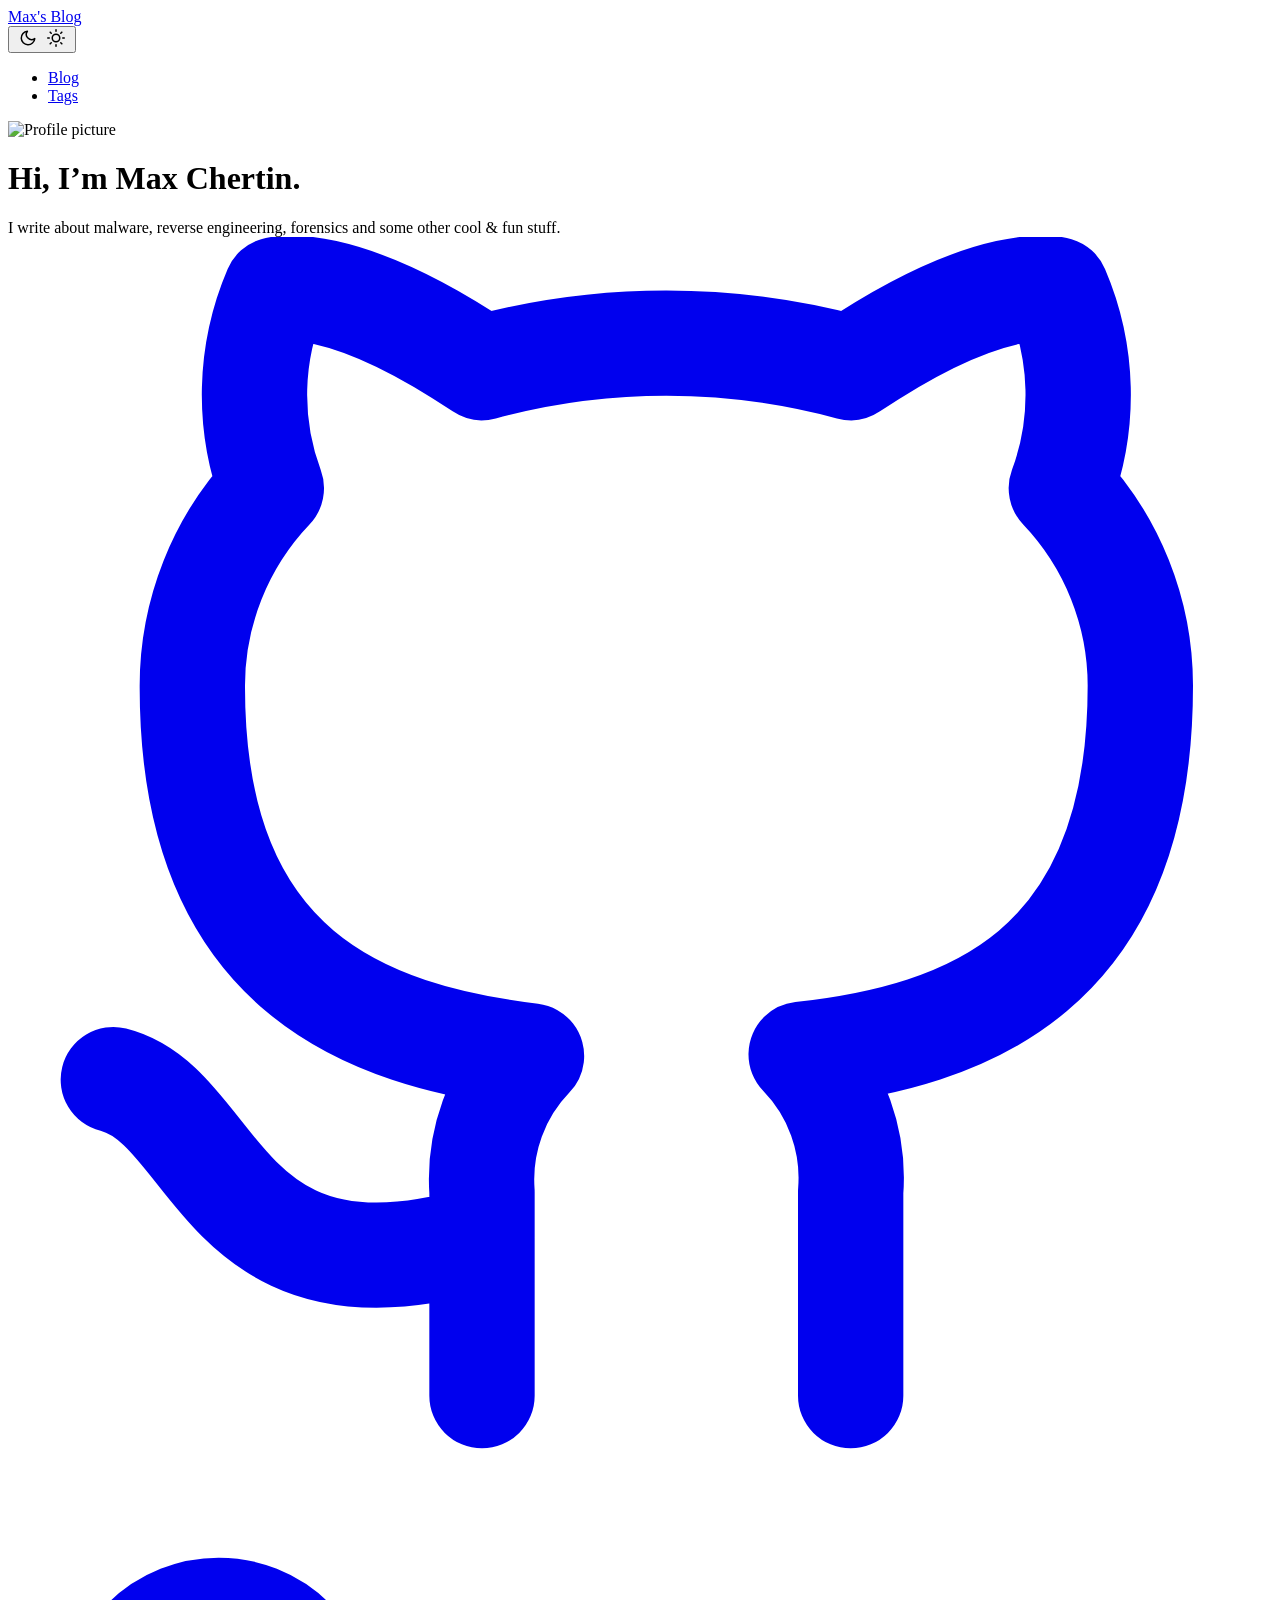
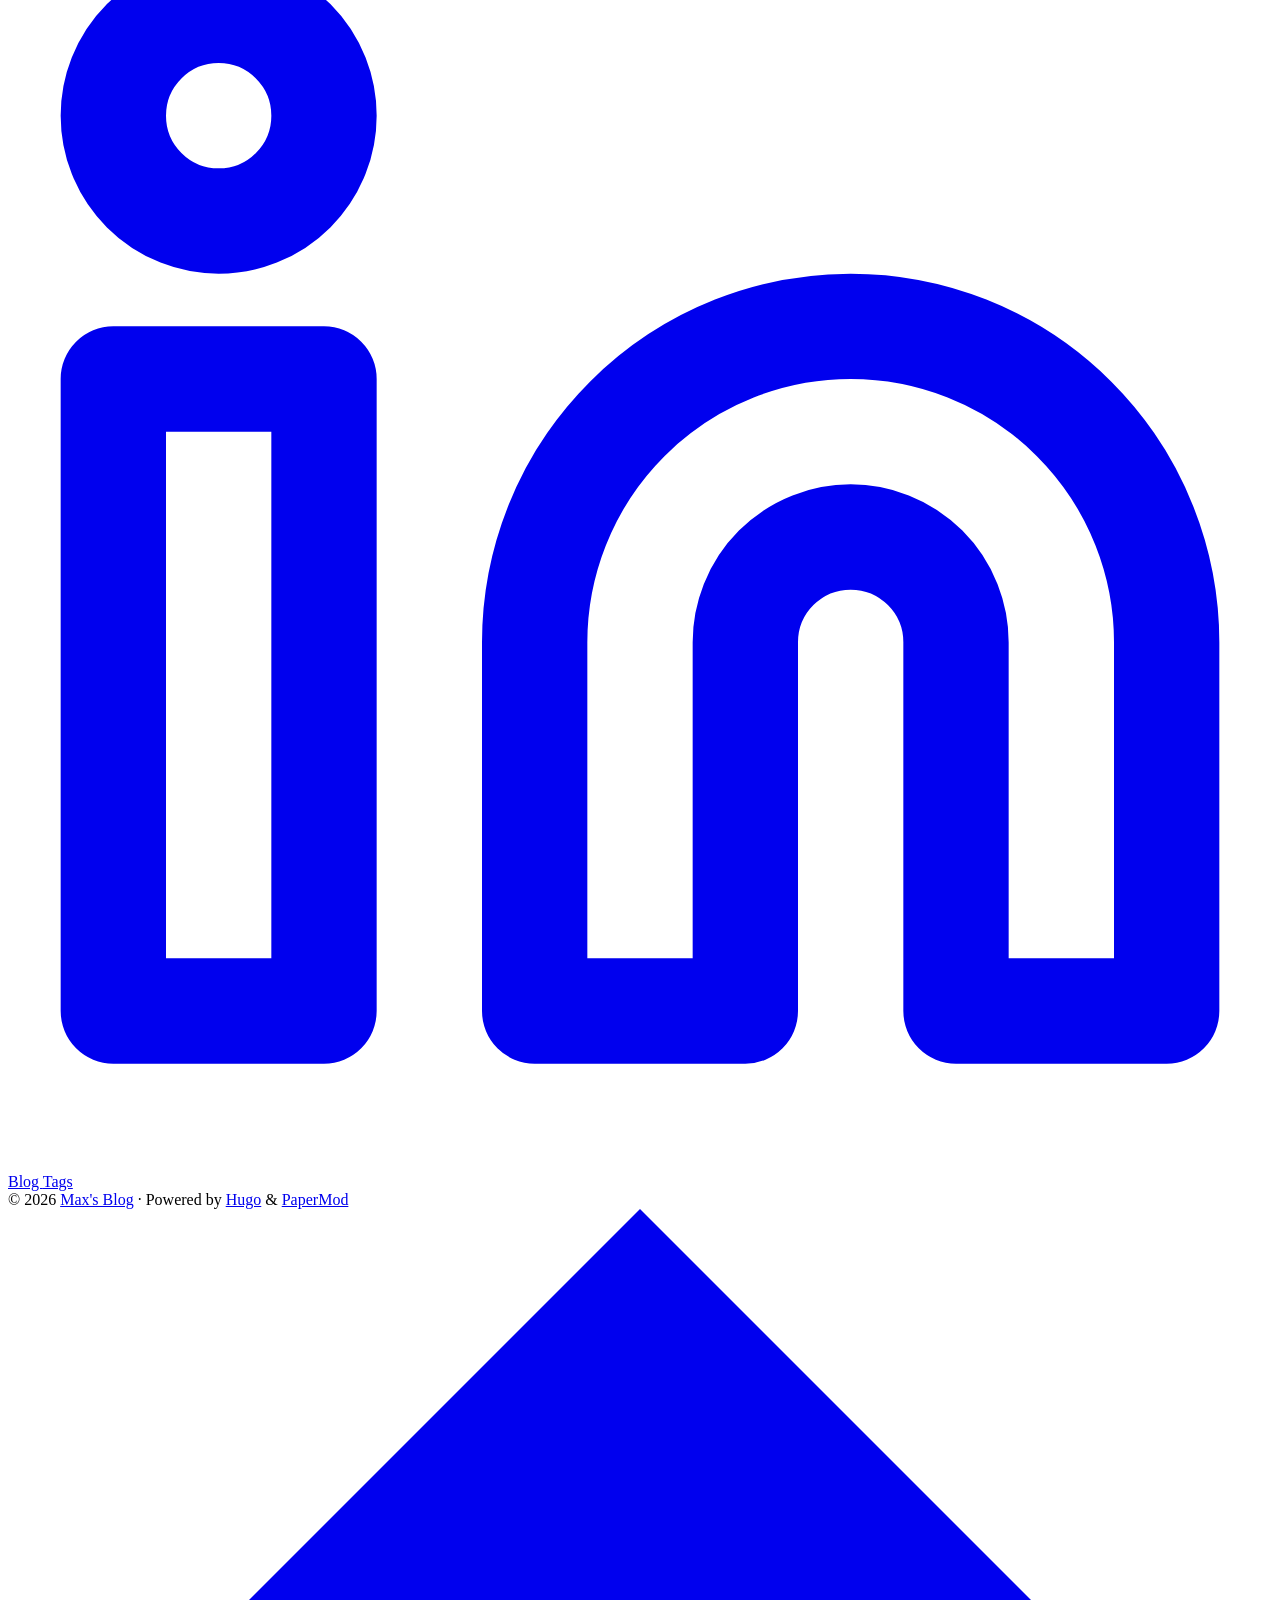
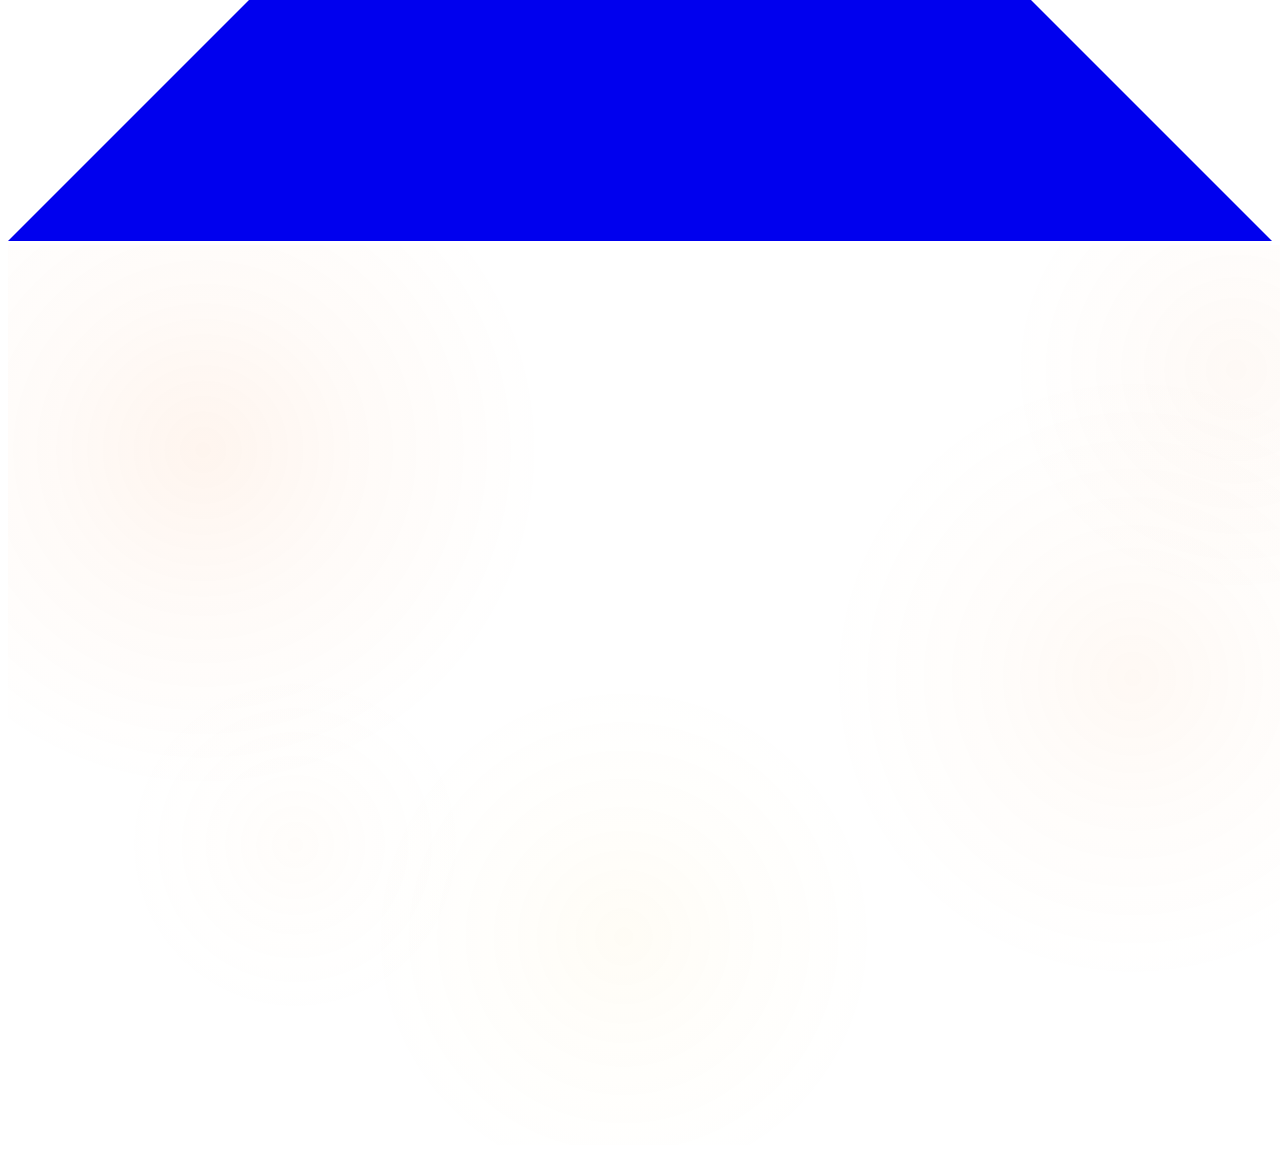
==== index.html @ 181777b8 "Init commit & new post update" ====
<!doctype html><html lang=en dir=auto data-theme=dark><head><meta name=generator content="Hugo 0.159.1"><meta charset=utf-8><meta http-equiv=X-UA-Compatible content="IE=edge"><meta name=viewport content="width=device-width,initial-scale=1,shrink-to-fit=no"><meta name=robots content="index, follow"><title>Max's Blog</title><meta name=description content="A reverser thoughts."><meta name=author content="Max Chertin"><link rel=canonical href=https://maxc.github.io/><link crossorigin=anonymous href=/assets/css/stylesheet.b0be05f7cc737337dfc68c7f3b24653b206ac15e51023acafe8d419bd9e2c390.css integrity="sha256-sL4F98xzczffxox/OyRlOyBqwV5RAjrK/o1Bm9niw5A=" rel="preload stylesheet" as=style><link rel=icon href=https://maxc.github.io/images/avatar.png><link rel=icon type=image/png sizes=16x16 href=https://maxc.github.io/favicon-16x16.png><link rel=icon type=image/png sizes=32x32 href=https://maxc.github.io/favicon-32x32.png><link rel=apple-touch-icon href=https://maxc.github.io/apple-touch-icon.png><link rel=mask-icon href=https://maxc.github.io/safari-pinned-tab.svg><meta name=theme-color content="#2e2e33"><meta name=msapplication-TileColor content="#2e2e33"><link rel=alternate type=application/rss+xml href=https://maxc.github.io/index.xml title=rss><link rel=alternate type=application/json href=https://maxc.github.io/index.json title=json><link rel=alternate hreflang=en href=https://maxc.github.io/><noscript><style>#theme-toggle,.top-link{display:none}</style></noscript><script>localStorage.getItem("pref-theme")==="light"&&(document.querySelector("html").dataset.theme="light")</script><meta property="og:url" content="https://maxc.github.io/"><meta property="og:site_name" content="Max's Blog"><meta property="og:title" content="Max's Blog"><meta property="og:description" content="A reverser thoughts."><meta property="og:locale" content="en_us"><meta property="og:type" content="website"><meta name=twitter:card content="summary"><meta name=twitter:title content="Max's Blog"><meta name=twitter:description content="A reverser thoughts."><script type=application/ld+json>{"@context":"https://schema.org","@type":"Organization","name":"Max's Blog","url":"https://maxc.github.io/","description":"A reverser thoughts.","logo":"https://maxc.github.io/images/avatar.png","sameAs":["https://github.com/MaxChertin","https://www.linkedin.com/in/max-chertin-496a59159"]}</script></head><body class=list id=top><header class=header><nav class=nav><div class=logo><a href=https://maxc.github.io/ accesskey=h title="Max's Blog (Alt + H)">Max's Blog</a><div class=logo-switches><button id=theme-toggle accesskey=t title="(Alt + T)" aria-label="Toggle theme">
<svg id="moon" width="24" height="18" viewBox="0 0 24 24" fill="none" stroke="currentColor" stroke-width="2" stroke-linecap="round" stroke-linejoin="round"><path d="M21 12.79A9 9 0 1111.21 3 7 7 0 0021 12.79z"/></svg>
<svg id="sun" width="24" height="18" viewBox="0 0 24 24" fill="none" stroke="currentColor" stroke-width="2" stroke-linecap="round" stroke-linejoin="round"><circle cx="12" cy="12" r="5"/><line x1="12" y1="1" x2="12" y2="3"/><line x1="12" y1="21" x2="12" y2="23"/><line x1="4.22" y1="4.22" x2="5.64" y2="5.64"/><line x1="18.36" y1="18.36" x2="19.78" y2="19.78"/><line x1="1" y1="12" x2="3" y2="12"/><line x1="21" y1="12" x2="23" y2="12"/><line x1="4.22" y1="19.78" x2="5.64" y2="18.36"/><line x1="18.36" y1="5.64" x2="19.78" y2="4.22"/></svg></button></div></div><ul id=menu><li><a href=https://maxc.github.io/posts/ title=Blog><span>Blog</span></a></li><li><a href=https://maxc.github.io/tags/ title=Tags><span>Tags</span></a></li></ul></nav></header><main class=main><div class=profile><div class=profile_inner><img draggable=false src=https://maxc.github.io/images/avatar.png alt="Profile picture" title="Profile picture" height=88 width=88><h1>Hi, I&rsquo;m Max Chertin.</h1><span>I write about malware, reverse engineering, forensics and some other cool & fun stuff.</span><div class=social-icons><a href=https://github.com/MaxChertin target=_blank rel="noopener noreferrer me" title=Github><svg viewBox="0 0 24 24" fill="none" stroke="currentColor" stroke-width="2" stroke-linecap="round" stroke-linejoin="round"><path d="M9 19c-5 1.5-5-2.5-7-3m14 6v-3.87a3.37 3.37.0 00-.94-2.61c3.14-.35 6.44-1.54 6.44-7A5.44 5.44.0 0020 4.77 5.07 5.07.0 0019.91 1S18.73.65 16 2.48a13.38 13.38.0 00-7 0C6.27.65 5.09 1 5.09 1A5.07 5.07.0 005 4.77 5.44 5.44.0 003.5 8.55c0 5.42 3.3 6.61 6.44 7A3.37 3.37.0 009 18.13V22"/></svg>
</a><a href=https://www.linkedin.com/in/max-chertin-496a59159 target=_blank rel="noopener noreferrer me" title=Linkedin><svg viewBox="0 0 24 24" fill="none" stroke="currentColor" stroke-width="2" stroke-linecap="round" stroke-linejoin="round"><path d="M16 8a6 6 0 016 6v7h-4v-7a2 2 0 00-2-2 2 2 0 00-2 2v7h-4v-7a6 6 0 016-6z"/><rect x="2" y="9" width="4" height="12"/><circle cx="4" cy="4" r="2"/></svg></a></div><div class=buttons><a class=button href=/posts/ rel=noopener title=Blog><span class=button-inner>Blog
</span></a><a class=button href=/tags/ rel=noopener title=Tags><span class=button-inner>Tags</span></a></div></div></div></main><footer class=footer><span>&copy; 2026 <a href=https://maxc.github.io/>Max's Blog</a></span> ·
<span>Powered by
<a href=https://gohugo.io/ rel="noopener noreferrer" target=_blank>Hugo</a> &
<a href=https://github.com/adityatelange/hugo-PaperMod/ rel=noopener target=_blank>PaperMod</a></span></footer><a href=#top aria-label="go to top" title="Go to Top (Alt + G)" class=top-link id=top-link accesskey=g><svg viewBox="0 0 12 6" fill="currentColor"><path d="M12 6H0l6-6z"/></svg>
</a><canvas id=blob-canvas aria-hidden=true></canvas><script src=/js/blob-bg.js></script>
<script src=/js/reading-progress.js></script><script src=/js/toc-sidebar.js></script><script>let menu=document.getElementById("menu");if(menu){const e=localStorage.getItem("menu-scroll-position");e&&(menu.scrollLeft=parseInt(e,10)),menu.onscroll=function(){localStorage.setItem("menu-scroll-position",menu.scrollLeft)}}document.querySelectorAll('a[href^="#"]').forEach(e=>{e.addEventListener("click",function(e){e.preventDefault();var t=this.getAttribute("href").substr(1);window.matchMedia("(prefers-reduced-motion: reduce)").matches?document.querySelector(`[id='${decodeURIComponent(t)}']`).scrollIntoView():document.querySelector(`[id='${decodeURIComponent(t)}']`).scrollIntoView({behavior:"smooth"}),t==="top"?history.replaceState(null,null," "):history.pushState(null,null,`#${t}`)})})</script><script>var mybutton=document.getElementById("top-link");window.onscroll=function(){document.body.scrollTop>800||document.documentElement.scrollTop>800?(mybutton.style.visibility="visible",mybutton.style.opacity="1"):(mybutton.style.visibility="hidden",mybutton.style.opacity="0")}</script><script>document.getElementById("theme-toggle").addEventListener("click",()=>{const e=document.querySelector("html");e.dataset.theme==="dark"?(e.dataset.theme="light",localStorage.setItem("pref-theme","light")):(e.dataset.theme="dark",localStorage.setItem("pref-theme","dark"))})</script></body></html>
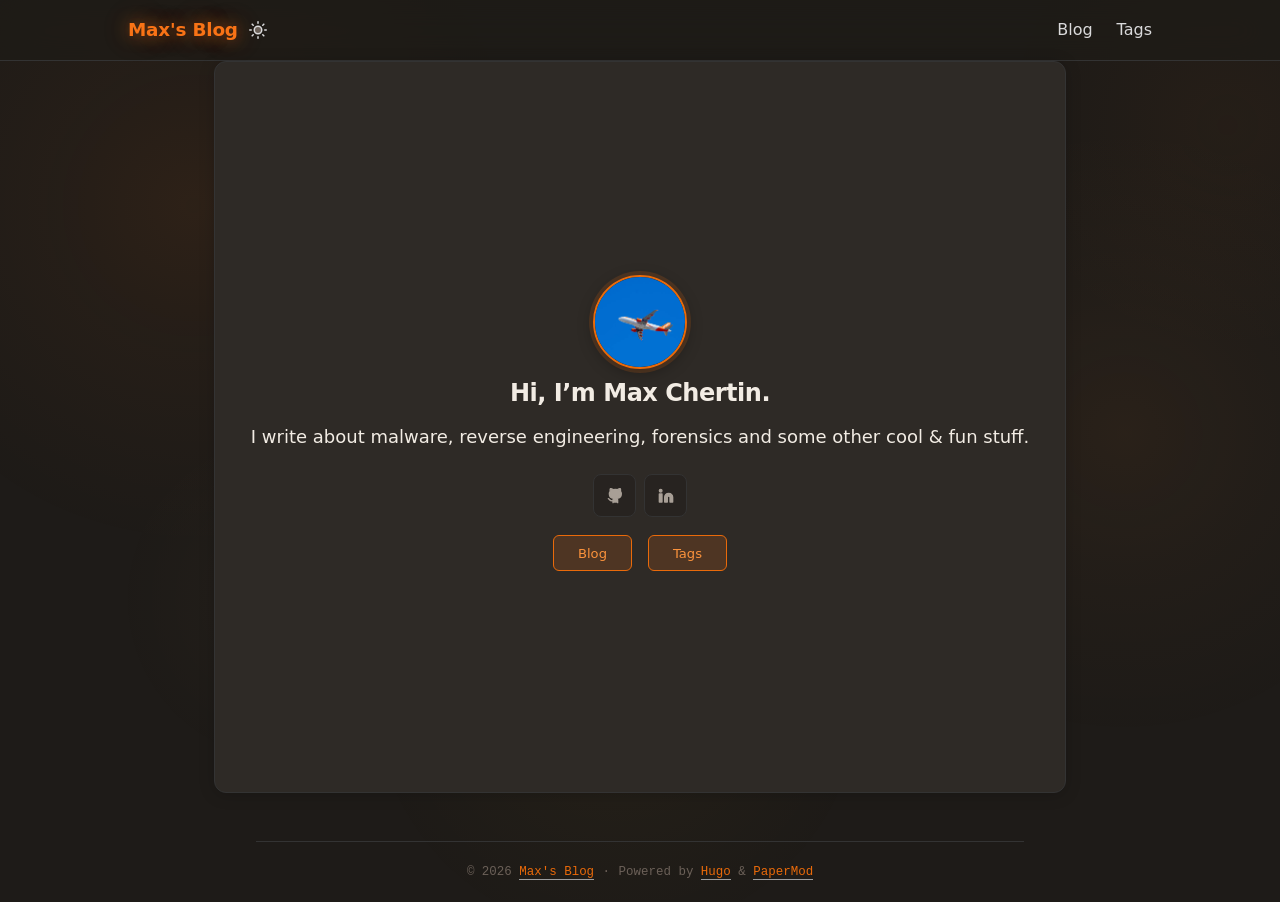
==== commit 27663abd: "gh page fix" ====
--- a/index.html
+++ b/index.html
@@ -1,8 +1,8 @@
-<!doctype html><html lang=en dir=auto data-theme=dark><head><meta name=generator content="Hugo 0.159.1"><meta charset=utf-8><meta http-equiv=X-UA-Compatible content="IE=edge"><meta name=viewport content="width=device-width,initial-scale=1,shrink-to-fit=no"><meta name=robots content="index, follow"><title>Max's Blog</title><meta name=description content="A reverser thoughts."><meta name=author content="Max Chertin"><link rel=canonical href=https://maxc.github.io/><link crossorigin=anonymous href=/assets/css/stylesheet.b0be05f7cc737337dfc68c7f3b24653b206ac15e51023acafe8d419bd9e2c390.css integrity="sha256-sL4F98xzczffxox/OyRlOyBqwV5RAjrK/o1Bm9niw5A=" rel="preload stylesheet" as=style><link rel=icon href=https://maxc.github.io/images/avatar.png><link rel=icon type=image/png sizes=16x16 href=https://maxc.github.io/favicon-16x16.png><link rel=icon type=image/png sizes=32x32 href=https://maxc.github.io/favicon-32x32.png><link rel=apple-touch-icon href=https://maxc.github.io/apple-touch-icon.png><link rel=mask-icon href=https://maxc.github.io/safari-pinned-tab.svg><meta name=theme-color content="#2e2e33"><meta name=msapplication-TileColor content="#2e2e33"><link rel=alternate type=application/rss+xml href=https://maxc.github.io/index.xml title=rss><link rel=alternate type=application/json href=https://maxc.github.io/index.json title=json><link rel=alternate hreflang=en href=https://maxc.github.io/><noscript><style>#theme-toggle,.top-link{display:none}</style></noscript><script>localStorage.getItem("pref-theme")==="light"&&(document.querySelector("html").dataset.theme="light")</script><meta property="og:url" content="https://maxc.github.io/"><meta property="og:site_name" content="Max's Blog"><meta property="og:title" content="Max's Blog"><meta property="og:description" content="A reverser thoughts."><meta property="og:locale" content="en_us"><meta property="og:type" content="website"><meta name=twitter:card content="summary"><meta name=twitter:title content="Max's Blog"><meta name=twitter:description content="A reverser thoughts."><script type=application/ld+json>{"@context":"https://schema.org","@type":"Organization","name":"Max's Blog","url":"https://maxc.github.io/","description":"A reverser thoughts.","logo":"https://maxc.github.io/images/avatar.png","sameAs":["https://github.com/MaxChertin","https://www.linkedin.com/in/max-chertin-496a59159"]}</script></head><body class=list id=top><header class=header><nav class=nav><div class=logo><a href=https://maxc.github.io/ accesskey=h title="Max's Blog (Alt + H)">Max's Blog</a><div class=logo-switches><button id=theme-toggle accesskey=t title="(Alt + T)" aria-label="Toggle theme">
+<!doctype html><html lang=en dir=auto data-theme=dark><head><meta name=generator content="Hugo 0.159.1"><meta charset=utf-8><meta http-equiv=X-UA-Compatible content="IE=edge"><meta name=viewport content="width=device-width,initial-scale=1,shrink-to-fit=no"><meta name=robots content="index, follow"><title>Max's Blog</title><meta name=description content="A reverser thoughts."><meta name=author content="Max Chertin"><link rel=canonical href=https://maxchertin.github.io/><link crossorigin=anonymous href=/assets/css/stylesheet.39d4135759f594a020312f8917bf6bb18578c6a2f41a75d452bd3e32ec45e6bf.css rel="preload stylesheet" as=style><link rel=icon href=https://maxchertin.github.io/images/avatar.png><link rel=icon type=image/png sizes=16x16 href=https://maxchertin.github.io/favicon-16x16.png><link rel=icon type=image/png sizes=32x32 href=https://maxchertin.github.io/favicon-32x32.png><link rel=apple-touch-icon href=https://maxchertin.github.io/apple-touch-icon.png><link rel=mask-icon href=https://maxchertin.github.io/safari-pinned-tab.svg><meta name=theme-color content="#2e2e33"><meta name=msapplication-TileColor content="#2e2e33"><link rel=alternate type=application/rss+xml href=https://maxchertin.github.io/index.xml title=rss><link rel=alternate type=application/json href=https://maxchertin.github.io/index.json title=json><link rel=alternate hreflang=en href=https://maxchertin.github.io/><noscript><style>#theme-toggle,.top-link{display:none}</style></noscript><script>localStorage.getItem("pref-theme")==="light"&&(document.querySelector("html").dataset.theme="light")</script><meta property="og:url" content="https://maxchertin.github.io/"><meta property="og:site_name" content="Max's Blog"><meta property="og:title" content="Max's Blog"><meta property="og:description" content="A reverser thoughts."><meta property="og:locale" content="en_us"><meta property="og:type" content="website"><meta name=twitter:card content="summary"><meta name=twitter:title content="Max's Blog"><meta name=twitter:description content="A reverser thoughts."><script type=application/ld+json>{"@context":"https://schema.org","@type":"Organization","name":"Max's Blog","url":"https://maxchertin.github.io/","description":"A reverser thoughts.","logo":"https://maxchertin.github.io/images/avatar.png","sameAs":["https://github.com/MaxChertin","https://www.linkedin.com/in/max-chertin-496a59159"]}</script></head><body class=list id=top><header class=header><nav class=nav><div class=logo><a href=https://maxchertin.github.io/ accesskey=h title="Max's Blog (Alt + H)">Max's Blog</a><div class=logo-switches><button id=theme-toggle accesskey=t title="(Alt + T)" aria-label="Toggle theme">
 <svg id="moon" width="24" height="18" viewBox="0 0 24 24" fill="none" stroke="currentColor" stroke-width="2" stroke-linecap="round" stroke-linejoin="round"><path d="M21 12.79A9 9 0 1111.21 3 7 7 0 0021 12.79z"/></svg>
-<svg id="sun" width="24" height="18" viewBox="0 0 24 24" fill="none" stroke="currentColor" stroke-width="2" stroke-linecap="round" stroke-linejoin="round"><circle cx="12" cy="12" r="5"/><line x1="12" y1="1" x2="12" y2="3"/><line x1="12" y1="21" x2="12" y2="23"/><line x1="4.22" y1="4.22" x2="5.64" y2="5.64"/><line x1="18.36" y1="18.36" x2="19.78" y2="19.78"/><line x1="1" y1="12" x2="3" y2="12"/><line x1="21" y1="12" x2="23" y2="12"/><line x1="4.22" y1="19.78" x2="5.64" y2="18.36"/><line x1="18.36" y1="5.64" x2="19.78" y2="4.22"/></svg></button></div></div><ul id=menu><li><a href=https://maxc.github.io/posts/ title=Blog><span>Blog</span></a></li><li><a href=https://maxc.github.io/tags/ title=Tags><span>Tags</span></a></li></ul></nav></header><main class=main><div class=profile><div class=profile_inner><img draggable=false src=https://maxc.github.io/images/avatar.png alt="Profile picture" title="Profile picture" height=88 width=88><h1>Hi, I&rsquo;m Max Chertin.</h1><span>I write about malware, reverse engineering, forensics and some other cool & fun stuff.</span><div class=social-icons><a href=https://github.com/MaxChertin target=_blank rel="noopener noreferrer me" title=Github><svg viewBox="0 0 24 24" fill="none" stroke="currentColor" stroke-width="2" stroke-linecap="round" stroke-linejoin="round"><path d="M9 19c-5 1.5-5-2.5-7-3m14 6v-3.87a3.37 3.37.0 00-.94-2.61c3.14-.35 6.44-1.54 6.44-7A5.44 5.44.0 0020 4.77 5.07 5.07.0 0019.91 1S18.73.65 16 2.48a13.38 13.38.0 00-7 0C6.27.65 5.09 1 5.09 1A5.07 5.07.0 005 4.77 5.44 5.44.0 003.5 8.55c0 5.42 3.3 6.61 6.44 7A3.37 3.37.0 009 18.13V22"/></svg>
+<svg id="sun" width="24" height="18" viewBox="0 0 24 24" fill="none" stroke="currentColor" stroke-width="2" stroke-linecap="round" stroke-linejoin="round"><circle cx="12" cy="12" r="5"/><line x1="12" y1="1" x2="12" y2="3"/><line x1="12" y1="21" x2="12" y2="23"/><line x1="4.22" y1="4.22" x2="5.64" y2="5.64"/><line x1="18.36" y1="18.36" x2="19.78" y2="19.78"/><line x1="1" y1="12" x2="3" y2="12"/><line x1="21" y1="12" x2="23" y2="12"/><line x1="4.22" y1="19.78" x2="5.64" y2="18.36"/><line x1="18.36" y1="5.64" x2="19.78" y2="4.22"/></svg></button></div></div><ul id=menu><li><a href=https://maxchertin.github.io/posts/ title=Blog><span>Blog</span></a></li><li><a href=https://maxchertin.github.io/tags/ title=Tags><span>Tags</span></a></li></ul></nav></header><main class=main><div class=profile><div class=profile_inner><img draggable=false src=https://maxchertin.github.io/images/avatar.png alt="Profile picture" title="Profile picture" height=88 width=88><h1>Hi, I&rsquo;m Max Chertin.</h1><span>I write about malware, reverse engineering, forensics and some other cool & fun stuff.</span><div class=social-icons><a href=https://github.com/MaxChertin target=_blank rel="noopener noreferrer me" title=Github><svg viewBox="0 0 24 24" fill="none" stroke="currentColor" stroke-width="2" stroke-linecap="round" stroke-linejoin="round"><path d="M9 19c-5 1.5-5-2.5-7-3m14 6v-3.87a3.37 3.37.0 00-.94-2.61c3.14-.35 6.44-1.54 6.44-7A5.44 5.44.0 0020 4.77 5.07 5.07.0 0019.91 1S18.73.65 16 2.48a13.38 13.38.0 00-7 0C6.27.65 5.09 1 5.09 1A5.07 5.07.0 005 4.77 5.44 5.44.0 003.5 8.55c0 5.42 3.3 6.61 6.44 7A3.37 3.37.0 009 18.13V22"/></svg>
 </a><a href=https://www.linkedin.com/in/max-chertin-496a59159 target=_blank rel="noopener noreferrer me" title=Linkedin><svg viewBox="0 0 24 24" fill="none" stroke="currentColor" stroke-width="2" stroke-linecap="round" stroke-linejoin="round"><path d="M16 8a6 6 0 016 6v7h-4v-7a2 2 0 00-2-2 2 2 0 00-2 2v7h-4v-7a6 6 0 016-6z"/><rect x="2" y="9" width="4" height="12"/><circle cx="4" cy="4" r="2"/></svg></a></div><div class=buttons><a class=button href=/posts/ rel=noopener title=Blog><span class=button-inner>Blog
-</span></a><a class=button href=/tags/ rel=noopener title=Tags><span class=button-inner>Tags</span></a></div></div></div></main><footer class=footer><span>&copy; 2026 <a href=https://maxc.github.io/>Max's Blog</a></span> ·
+</span></a><a class=button href=/tags/ rel=noopener title=Tags><span class=button-inner>Tags</span></a></div></div></div></main><footer class=footer><span>&copy; 2026 <a href=https://maxchertin.github.io/>Max's Blog</a></span> ·
 <span>Powered by
 <a href=https://gohugo.io/ rel="noopener noreferrer" target=_blank>Hugo</a> &
 <a href=https://github.com/adityatelange/hugo-PaperMod/ rel=noopener target=_blank>PaperMod</a></span></footer><a href=#top aria-label="go to top" title="Go to Top (Alt + G)" class=top-link id=top-link accesskey=g><svg viewBox="0 0 12 6" fill="currentColor"><path d="M12 6H0l6-6z"/></svg>
